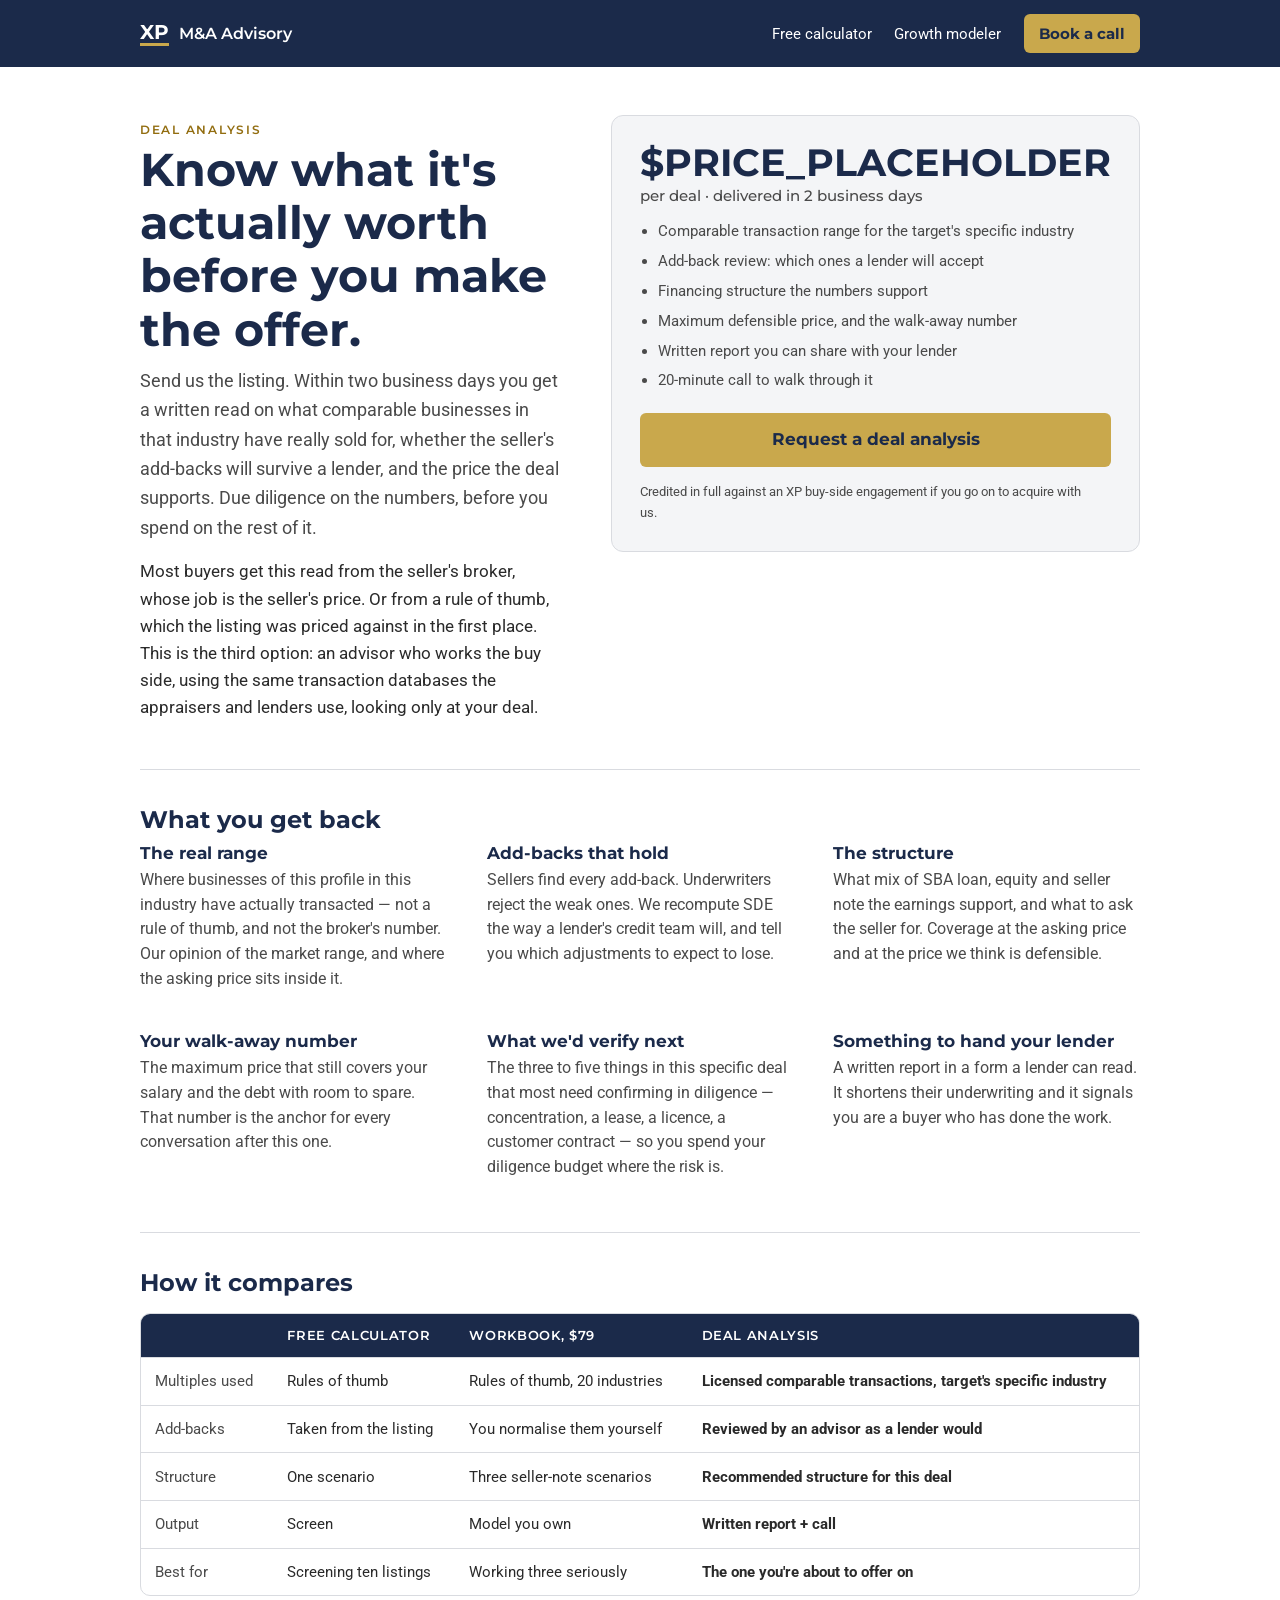
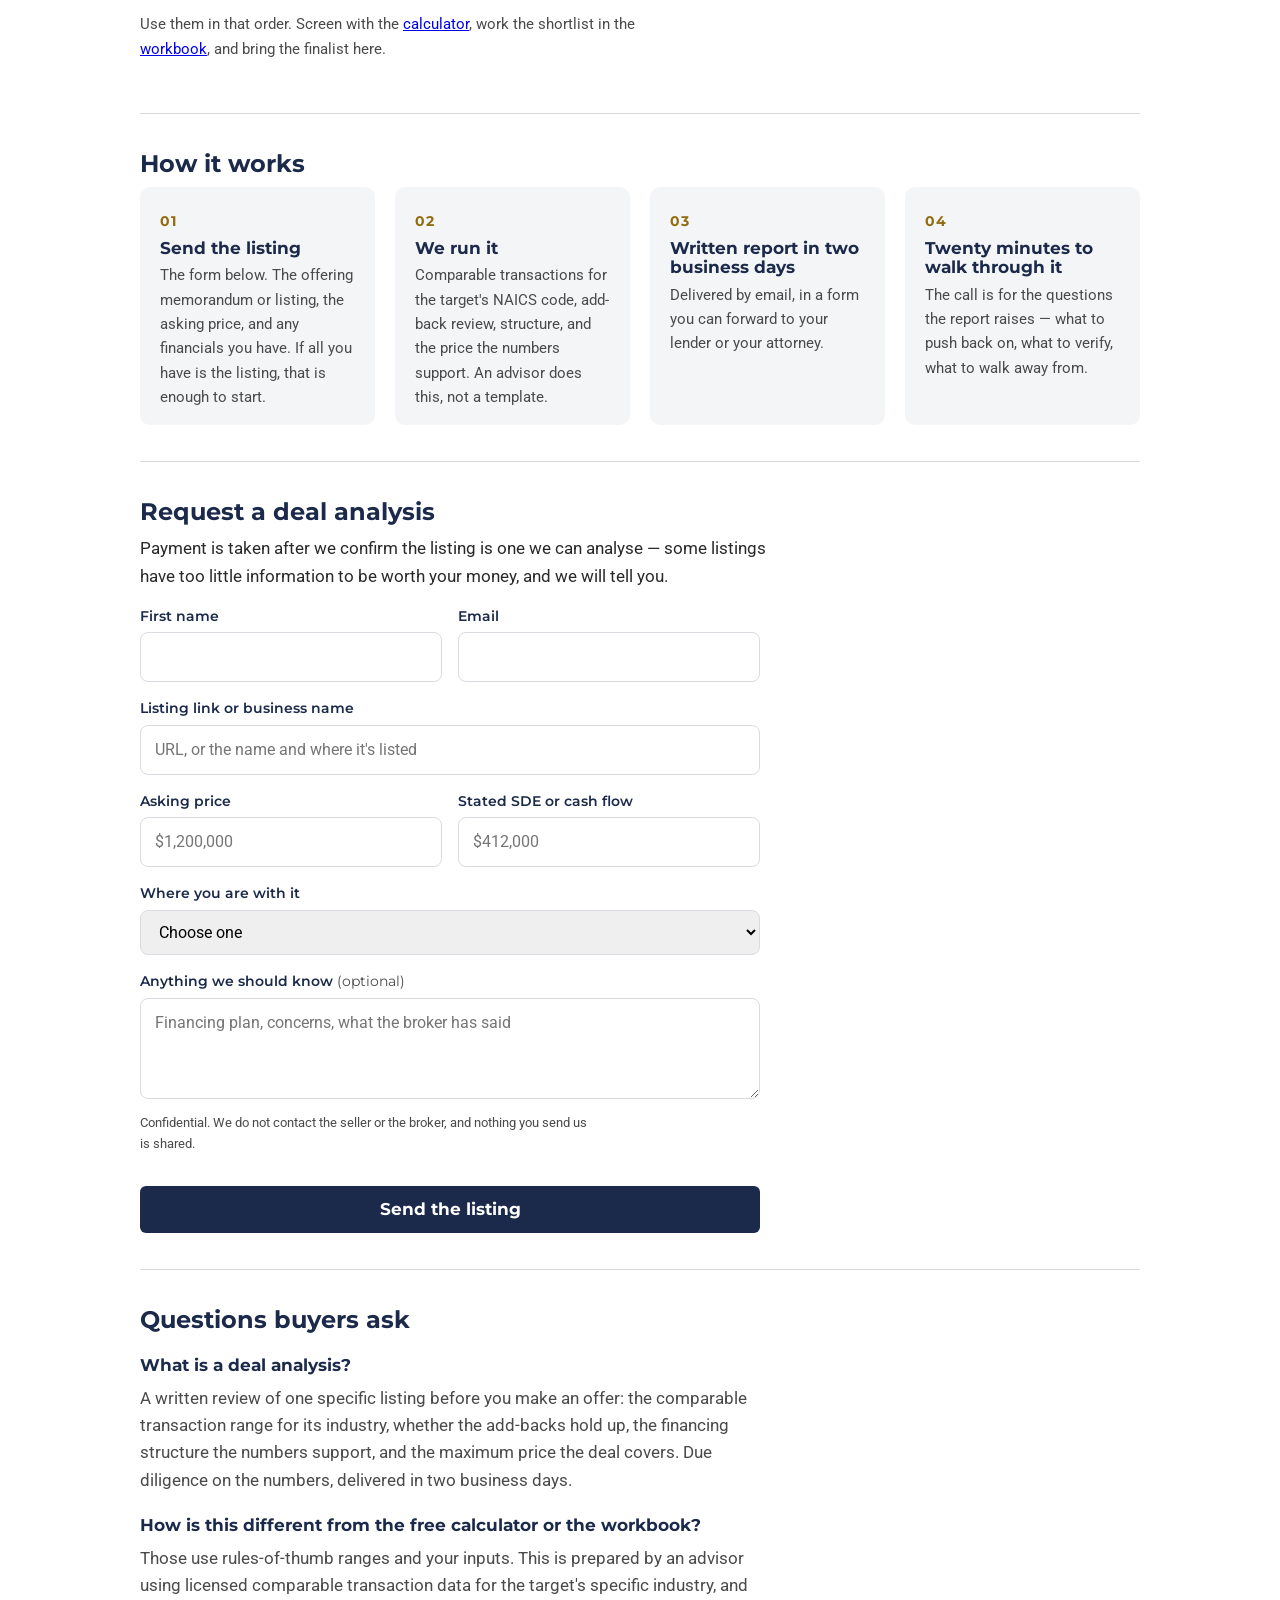
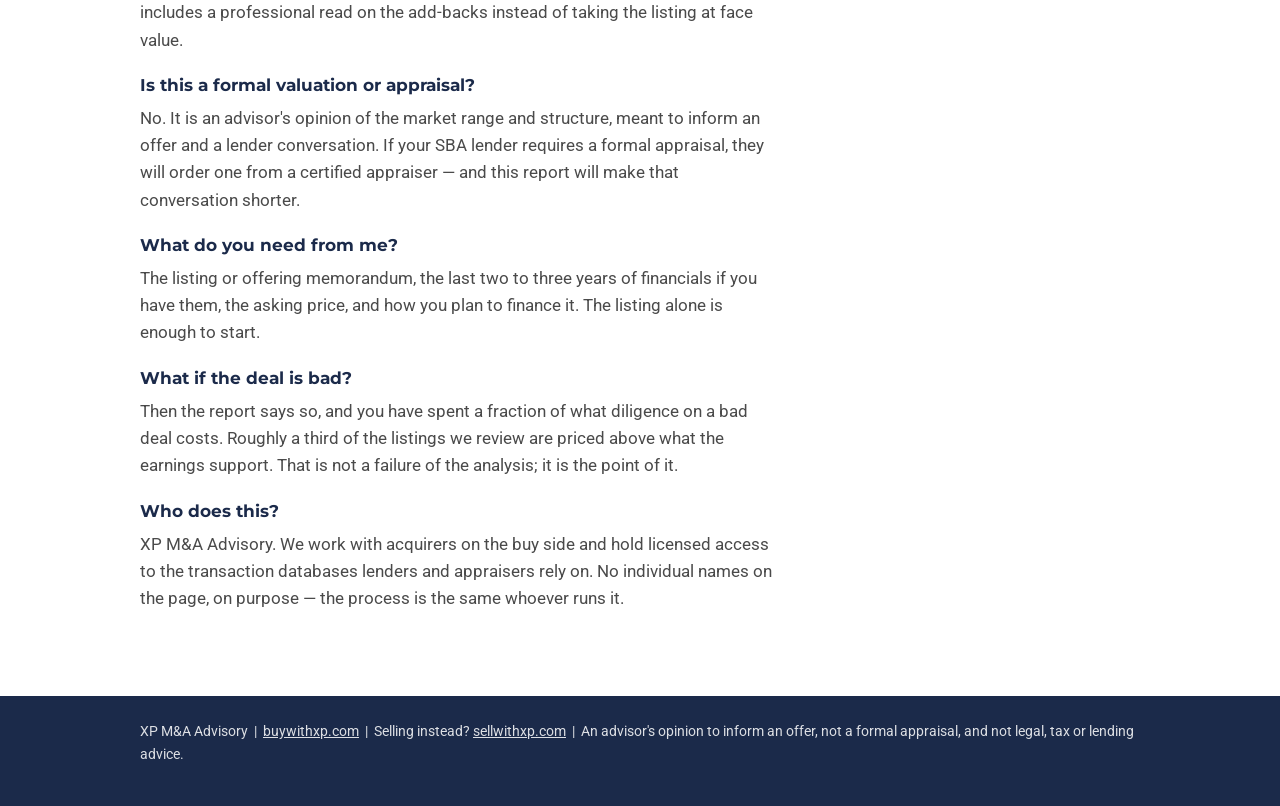
==== deal-analysis.html @ 12782c2f "Adding Deal Analyzer files and article" ====
<!doctype html>
<html lang="en">
<head>
<meta charset="utf-8">
<meta name="viewport" content="width=device-width, initial-scale=1">
<title>Deal Analysis: Comparable Transaction Review Before You Make an Offer | buywithXP</title>
<meta name="description" content="Business acquisition due diligence on the numbers. Send us the listing; we return a written read on what comparable businesses actually sold for, whether the add-backs hold, and the price the deal supports. Two business days.">
<link rel="canonical" href="https://www.buywithxp.com/deal-analysis">
<meta name="robots" content="index, follow, max-image-preview:large, max-snippet:-1">
<meta property="og:type" content="website">
<meta property="og:site_name" content="buywithXP">
<meta property="og:title" content="Deal Analysis: Know What It's Worth Before You Make an Offer">
<meta property="og:description" content="A written read on comparable transactions, add-backs, and the price the deal supports. Two business days.">
<meta property="og:url" content="https://www.buywithxp.com/deal-analysis">
<meta property="og:image" content="https://www.buywithxp.com/assets/img/og-image.png">
<meta name="twitter:card" content="summary_large_image">
<script type="application/ld+json">
{"@context":"https://schema.org","@type":"Service","name":"Deal Analysis — Comparable Transaction Review","serviceType":"Business acquisition due diligence","provider":{"@type":"Organization","name":"XP M&A Advisory","url":"https://www.buywithxp.com"},"areaServed":"US","description":"A written analysis of a business-for-sale listing: comparable transaction range for the industry, add-back review, financing structure, and the maximum price the deal supports.","offers":{"@type":"Offer","price":"PRICE_PLACEHOLDER","priceCurrency":"USD","url":"https://www.buywithxp.com/deal-analysis"}}
</script>
<script type="application/ld+json">
{"@context":"https://schema.org","@type":"FAQPage","mainEntity":[
{"@type":"Question","name":"What is a deal analysis?","acceptedAnswer":{"@type":"Answer","text":"A written review of a specific business-for-sale listing before you make an offer. It covers what comparable businesses in that industry have actually transacted for, whether the seller's add-backs will survive a lender's underwriting, what financing structure the numbers support, and the maximum price that still covers your salary and the debt. It is due diligence on the numbers, delivered in two business days."}},
{"@type":"Question","name":"How is this different from the free calculator or the workbook?","acceptedAnswer":{"@type":"Answer","text":"The calculator and workbook use rules-of-thumb ranges and your inputs. A deal analysis is prepared by an advisor using licensed comparable transaction data for the target's specific industry, and includes a professional read on the add-backs rather than taking the listing at face value."}},
{"@type":"Question","name":"Is this a formal business valuation or appraisal?","acceptedAnswer":{"@type":"Answer","text":"No. It is an advisor's opinion of the market range and deal structure, intended to inform an offer and a lender conversation. A formal appraisal for SBA purposes is a separate engagement with a certified appraiser, and your lender will typically order it."}},
{"@type":"Question","name":"What do you need from me?","acceptedAnswer":{"@type":"Answer","text":"The listing or offering memorandum, the last two to three years of financials if you have them, the asking price, and a note on how you plan to finance it. If all you have is the listing, that is enough to start."}}
]}
</script>
<link href="https://fonts.googleapis.com/css2?family=Montserrat:wght@600;700&family=Roboto:wght@400;500&display=swap" rel="stylesheet">
<style>
:root{--xp-midnight:#1B2A4A;--xp-steel:#4A4A4A;--xp-gold:#C9A84C;--xp-gold-text:#926D10;--xp-mist:#F4F5F7;--xp-tint:#E8EBF1;--xp-border:#D9DBE0;--xp-ink:#2A2A2A;--xp-white:#fff}
*{box-sizing:border-box}
body{margin:0;font-family:Roboto,Arial,sans-serif;color:var(--xp-ink);background:var(--xp-white);line-height:1.6;font-size:17px}
h1,h2,h3{font-family:Montserrat,Arial,sans-serif;color:var(--xp-midnight);font-weight:700;line-height:1.15;margin:0 0 .6rem}
h1{font-size:clamp(1.9rem,4.5vw,2.9rem);max-width:22ch}
h2{font-size:1.5rem;margin-top:0}
h3{font-size:1.05rem}
p{margin:0 0 1rem;max-width:64ch}
.wrap{max-width:1040px;margin:0 auto;padding:0 1.25rem}
.bar{background:var(--xp-midnight);color:#fff;padding:.9rem 0}
.bar .wrap{display:flex;justify-content:space-between;align-items:center}
.bar a{color:#fff;text-decoration:none;font-size:.95rem}
.bar .brand{font-family:Montserrat,sans-serif;font-weight:600;font-size:1rem;display:flex;align-items:center;gap:.6rem}
.bar .mark{font-weight:700;font-size:1.25rem;border-bottom:3px solid var(--xp-gold);padding-bottom:1px;line-height:1}
.bar nav{display:flex;gap:1.4rem;align-items:center}
.bar nav .cta{background:var(--xp-gold);color:var(--xp-midnight);font-family:Montserrat,sans-serif;font-weight:700;padding:.45rem .95rem;border-radius:6px}
@media(max-width:640px){.bar nav a:not(.cta){display:none}}
.kicker{font-family:Montserrat,sans-serif;font-weight:600;font-size:.78rem;letter-spacing:.14em;text-transform:uppercase;color:var(--xp-gold-text)}
.hero{padding:3rem 0 2rem;display:grid;grid-template-columns:1.2fr 1fr;gap:3rem;align-items:start}
.lead{font-size:1.15rem;color:var(--xp-steel)}
.price-card{background:var(--xp-mist);border:1px solid var(--xp-border);border-radius:12px;padding:1.75rem;position:sticky;top:1rem}
.price-card .amt{font-family:Montserrat,sans-serif;font-size:2.4rem;font-weight:700;color:var(--xp-midnight);line-height:1}
.price-card .amt small{font-size:.95rem;font-weight:500;color:var(--xp-steel);display:block;margin-top:.3rem}
.price-card ul{margin:1rem 0 1.25rem;padding-left:1.15rem;color:var(--xp-steel);font-size:.95rem}
.price-card li{margin-bottom:.35rem}
.btn{display:inline-block;background:var(--xp-gold);color:var(--xp-midnight);font-family:Montserrat,sans-serif;font-weight:700;padding:.85rem 1.6rem;border-radius:6px;text-decoration:none;font-size:1.05rem;border:0;cursor:pointer}
.btn--block{display:block;text-align:center;width:100%}
.btn--alt{background:var(--xp-midnight);color:#fff}
section{padding:2.25rem 0;border-top:1px solid var(--xp-border)}
.cols{display:grid;grid-template-columns:repeat(auto-fit,minmax(240px,1fr));gap:1.5rem 2.5rem}
.cols h3{margin-bottom:.3rem}
.cols p{font-size:.97rem;color:var(--xp-steel)}
.steps{counter-reset:s;display:grid;grid-template-columns:repeat(auto-fit,minmax(220px,1fr));gap:1.25rem}
.steps div{background:var(--xp-mist);border-radius:10px;padding:1.25rem 1.25rem 1rem;position:relative}
.steps div::before{counter-increment:s;content:counter(s,decimal-leading-zero);font-family:Montserrat,sans-serif;font-weight:700;color:var(--xp-gold-text);font-size:.85rem;letter-spacing:.1em}
.steps h3{margin:.3rem 0 .3rem}
.steps p{font-size:.95rem;color:var(--xp-steel);margin:0}
.vs{border:1px solid var(--xp-border);border-radius:10px;overflow:hidden;margin:1rem 0}
.vs table{width:100%;border-collapse:collapse;font-size:.95rem}
.vs th,.vs td{padding:.7rem .9rem;border-bottom:1px solid var(--xp-border);text-align:left;vertical-align:top}
.vs th{background:var(--xp-midnight);color:#fff;font-family:Montserrat,sans-serif;font-weight:600;font-size:.82rem;letter-spacing:.05em;text-transform:uppercase}
.vs td:first-child{color:var(--xp-steel)}
.vs tr:last-child td{border-bottom:0}
form.intake{display:grid;gap:1rem;max-width:620px}
.intake label{display:block;font-family:Montserrat,sans-serif;font-weight:600;font-size:.85rem;color:var(--xp-midnight);margin-bottom:.3rem}
.intake input,.intake textarea,.intake select{width:100%;padding:.7rem .85rem;border:1px solid var(--xp-border);border-radius:8px;font:inherit;font-size:1rem}
.intake input:focus,.intake textarea:focus,.intake select:focus{outline:2px solid var(--xp-gold);outline-offset:1px}
.intake .row{display:grid;grid-template-columns:1fr 1fr;gap:1rem}
.intake .hint{font-size:.82rem;color:var(--xp-steel);margin-top:.3rem}
.faq h3{margin-top:1.4rem}
.faq p{color:var(--xp-steel)}
footer{background:var(--xp-midnight);color:#fff;padding:1.5rem 0;font-size:.9rem;margin-top:2rem}
footer p{color:#fff;opacity:.85;max-width:none}
footer a{color:#fff}
@media(max-width:820px){.hero{grid-template-columns:1fr}.price-card{position:static}.intake .row{grid-template-columns:1fr}}
</style>
</head>
<body>
<div class="bar"><div class="wrap"><a class="brand" href="https://www.buywithxp.com/"><span class="mark">XP</span> M&amp;A Advisory</a><nav><a href="/deal-analyzer">Free calculator</a><a href="https://www.buywithxp.com/#modeler">Growth modeler</a><a class="cta" href="https://link.xpbrokerage.com/widget/booking/pgVJoAKfgSOK0nm5IGpU">Book a call</a></nav></div></div>

<main class="wrap">
<div class="hero">
  <div>
    <span class="kicker">Deal analysis</span>
    <h1>Know what it's actually worth before you make the offer.</h1>
    <p class="lead">Send us the listing. Within two business days you get a written read on what comparable businesses in that industry have really sold for, whether the seller's add-backs will survive a lender, and the price the deal supports. Due diligence on the numbers, before you spend on the rest of it.</p>
    <p>Most buyers get this read from the seller's broker, whose job is the seller's price. Or from a rule of thumb, which the listing was priced against in the first place. This is the third option: an advisor who works the buy side, using the same transaction databases the appraisers and lenders use, looking only at your deal.</p>
  </div>

  <aside class="price-card" aria-label="Pricing">
    <div class="amt">$PRICE_PLACEHOLDER<small>per deal · delivered in 2 business days</small></div>
    <ul>
      <li>Comparable transaction range for the target's specific industry</li>
      <li>Add-back review: which ones a lender will accept</li>
      <li>Financing structure the numbers support</li>
      <li>Maximum defensible price, and the walk-away number</li>
      <li>Written report you can share with your lender</li>
      <li>20-minute call to walk through it</li>
    </ul>
    <a class="btn btn--block" href="#request">Request a deal analysis</a>
    <p style="font-size:.82rem;color:var(--xp-steel);margin:.9rem 0 0">Credited in full against an XP buy-side engagement if you go on to acquire with us.</p>
  </aside>
</div>

<section>
  <h2>What you get back</h2>
  <div class="cols">
    <div><h3>The real range</h3><p>Where businesses of this profile in this industry have actually transacted &mdash; not a rule of thumb, and not the broker's number. Our opinion of the market range, and where the asking price sits inside it.</p></div>
    <div><h3>Add-backs that hold</h3><p>Sellers find every add-back. Underwriters reject the weak ones. We recompute SDE the way a lender's credit team will, and tell you which adjustments to expect to lose.</p></div>
    <div><h3>The structure</h3><p>What mix of SBA loan, equity and seller note the earnings support, and what to ask the seller for. Coverage at the asking price and at the price we think is defensible.</p></div>
    <div><h3>Your walk-away number</h3><p>The maximum price that still covers your salary and the debt with room to spare. That number is the anchor for every conversation after this one.</p></div>
    <div><h3>What we'd verify next</h3><p>The three to five things in this specific deal that most need confirming in diligence &mdash; concentration, a lease, a licence, a customer contract &mdash; so you spend your diligence budget where the risk is.</p></div>
    <div><h3>Something to hand your lender</h3><p>A written report in a form a lender can read. It shortens their underwriting and it signals you are a buyer who has done the work.</p></div>
  </div>
</section>

<section>
  <h2>How it compares</h2>
  <div class="vs">
  <table>
    <tr><th></th><th>Free calculator</th><th>Workbook, $79</th><th>Deal analysis</th></tr>
    <tr><td>Multiples used</td><td>Rules of thumb</td><td>Rules of thumb, 20 industries</td><td><strong>Licensed comparable transactions, target's specific industry</strong></td></tr>
    <tr><td>Add-backs</td><td>Taken from the listing</td><td>You normalise them yourself</td><td><strong>Reviewed by an advisor as a lender would</strong></td></tr>
    <tr><td>Structure</td><td>One scenario</td><td>Three seller-note scenarios</td><td><strong>Recommended structure for this deal</strong></td></tr>
    <tr><td>Output</td><td>Screen</td><td>Model you own</td><td><strong>Written report + call</strong></td></tr>
    <tr><td>Best for</td><td>Screening ten listings</td><td>Working three seriously</td><td><strong>The one you're about to offer on</strong></td></tr>
  </table>
  </div>
  <p style="color:var(--xp-steel);font-size:.95rem">Use them in that order. Screen with the <a href="/deal-analyzer">calculator</a>, work the shortlist in the <a href="/deal-analyzer#calc">workbook</a>, and bring the finalist here.</p>
</section>

<section>
  <h2>How it works</h2>
  <div class="steps">
    <div><h3>Send the listing</h3><p>The form below. The offering memorandum or listing, the asking price, and any financials you have. If all you have is the listing, that is enough to start.</p></div>
    <div><h3>We run it</h3><p>Comparable transactions for the target's NAICS code, add-back review, structure, and the price the numbers support. An advisor does this, not a template.</p></div>
    <div><h3>Written report in two business days</h3><p>Delivered by email, in a form you can forward to your lender or your attorney.</p></div>
    <div><h3>Twenty minutes to walk through it</h3><p>The call is for the questions the report raises &mdash; what to push back on, what to verify, what to walk away from.</p></div>
  </div>
</section>

<section id="request">
  <h2>Request a deal analysis</h2>
  <p>Payment is taken after we confirm the listing is one we can analyse &mdash; some listings have too little information to be worth your money, and we will tell you.</p>
  <form class="intake" id="da-form" novalidate>
    <div style="position:absolute;left:-9999px;width:1px;height:1px;overflow:hidden" aria-hidden="true">
      <label for="da-company-url">Company website</label>
      <input type="text" id="da-company-url" name="company_url" tabindex="-1" autocomplete="off">
    </div>
    <div class="row">
      <div><label for="da-first">First name</label><input id="da-first" name="first_name" type="text" required autocomplete="given-name"></div>
      <div><label for="da-email">Email</label><input id="da-email" name="email" type="email" required autocomplete="email"></div>
    </div>
    <div><label for="da-link">Listing link or business name</label><input id="da-link" name="listing" type="text" placeholder="URL, or the name and where it's listed" required></div>
    <div class="row">
      <div><label for="da-price">Asking price</label><input id="da-price" name="asking_price" type="text" inputmode="numeric" placeholder="$1,200,000"></div>
      <div><label for="da-sde">Stated SDE or cash flow</label><input id="da-sde" name="sde" type="text" inputmode="numeric" placeholder="$412,000"></div>
    </div>
    <div>
      <label for="da-stage">Where you are with it</label>
      <select id="da-stage" name="stage">
        <option value="">Choose one</option>
        <option>Just found it</option>
        <option>Talked to the broker</option>
        <option>Have the financials</option>
        <option>Preparing an offer</option>
        <option>Under LOI, in diligence</option>
      </select>
    </div>
    <div><label for="da-notes">Anything we should know <span style="font-weight:400;color:var(--xp-steel)">(optional)</span></label><textarea id="da-notes" name="notes" rows="3" placeholder="Financing plan, concerns, what the broker has said"></textarea>
      <p class="hint">Confidential. We do not contact the seller or the broker, and nothing you send us is shared.</p></div>
    <button class="btn btn--alt" type="submit">Send the listing</button>
  </form>
  <p id="da-done" style="display:none;font-weight:500;color:var(--xp-midnight)">Received. We will reply within one business day to confirm and take payment, and the report follows within two business days of that.</p>
</section>

<section class="faq">
  <h2>Questions buyers ask</h2>
  <h3>What is a deal analysis?</h3>
  <p>A written review of one specific listing before you make an offer: the comparable transaction range for its industry, whether the add-backs hold up, the financing structure the numbers support, and the maximum price the deal covers. Due diligence on the numbers, delivered in two business days.</p>
  <h3>How is this different from the free calculator or the workbook?</h3>
  <p>Those use rules-of-thumb ranges and your inputs. This is prepared by an advisor using licensed comparable transaction data for the target's specific industry, and includes a professional read on the add-backs instead of taking the listing at face value.</p>
  <h3>Is this a formal valuation or appraisal?</h3>
  <p>No. It is an advisor's opinion of the market range and structure, meant to inform an offer and a lender conversation. If your SBA lender requires a formal appraisal, they will order one from a certified appraiser &mdash; and this report will make that conversation shorter.</p>
  <h3>What do you need from me?</h3>
  <p>The listing or offering memorandum, the last two to three years of financials if you have them, the asking price, and how you plan to finance it. The listing alone is enough to start.</p>
  <h3>What if the deal is bad?</h3>
  <p>Then the report says so, and you have spent a fraction of what diligence on a bad deal costs. Roughly a third of the listings we review are priced above what the earnings support. That is not a failure of the analysis; it is the point of it.</p>
  <h3>Who does this?</h3>
  <p>XP M&amp;A Advisory. We work with acquirers on the buy side and hold licensed access to the transaction databases lenders and appraisers rely on. No individual names on the page, on purpose &mdash; the process is the same whoever runs it.</p>
</section>
</main>

<footer><div class="wrap">
  <p>XP M&amp;A Advisory &nbsp;|&nbsp; <a href="https://www.buywithxp.com/">buywithxp.com</a> &nbsp;|&nbsp; Selling instead? <a href="https://www.sellwithxp.com/">sellwithxp.com</a> &nbsp;|&nbsp; An advisor's opinion to inform an offer, not a formal appraisal, and not legal, tax or lending advice.</p>
</div></footer>

<script>
(function(){
  const HOOK='https://services.leadconnectorhq.com/hooks/UXYDkj4yhXizhVBLVOzq/webhook-trigger/92288a3f-3eca-4cf2-b766-b647484b740e';
  const form=document.getElementById('da-form'); if(!form)return;
  const loaded=Date.now();
  form.addEventListener('submit',e=>{
    e.preventDefault();
    const fd=new FormData(form);
    const done=()=>{form.style.display='none';document.getElementById('da-done').style.display='';};
    if((fd.get('company_url')||'')||(Date.now()-loaded)<800){done();return;}
    const btn=form.querySelector('button'); const lbl=btn.textContent; btn.disabled=true; btn.textContent='Sending…';
    const g=k=>(fd.get(k)||'').toString().trim();
    const payload={source:'deal-analysis-request',page:'buywithxp.com',submitted_at:new Date().toISOString(),
      first_name:g('first_name'),email:g('email'),tool:'Deal analysis',
      listing:g('listing'),asking_price:g('asking_price'),sde:g('sde'),stage:g('stage'),notes:g('notes')};
    const q=new URLSearchParams(location.search);
    ['utm_source','utm_medium','utm_campaign','utm_term','utm_content','gclid','fbclid'].forEach(k=>{if(q.get(k))payload[k]=q.get(k);});
    fetch(HOOK,{method:'POST',headers:{'Content-Type':'application/json'},body:JSON.stringify(payload)})
      .then(r=>{if(r&&r.ok===false)throw new Error('HTTP '+r.status);done();})
      .catch(()=>{btn.disabled=false;btn.textContent=lbl;
        const body=Object.keys(payload).map(k=>k+': '+payload[k]).join('\n');
        const p=document.createElement('p');p.style.color='#B03A2E';p.style.fontSize='.9rem';
        p.innerHTML='That did not send. <a href="mailto:Hello@XPBrokerage.com?subject='+encodeURIComponent('Deal analysis request')+'&body='+encodeURIComponent(body)+'">Email it instead</a> — your details are filled in.';
        if(!form.querySelector('p.err')){p.className='err';form.appendChild(p);}});
  });
})();
</script>
</body>
</html>
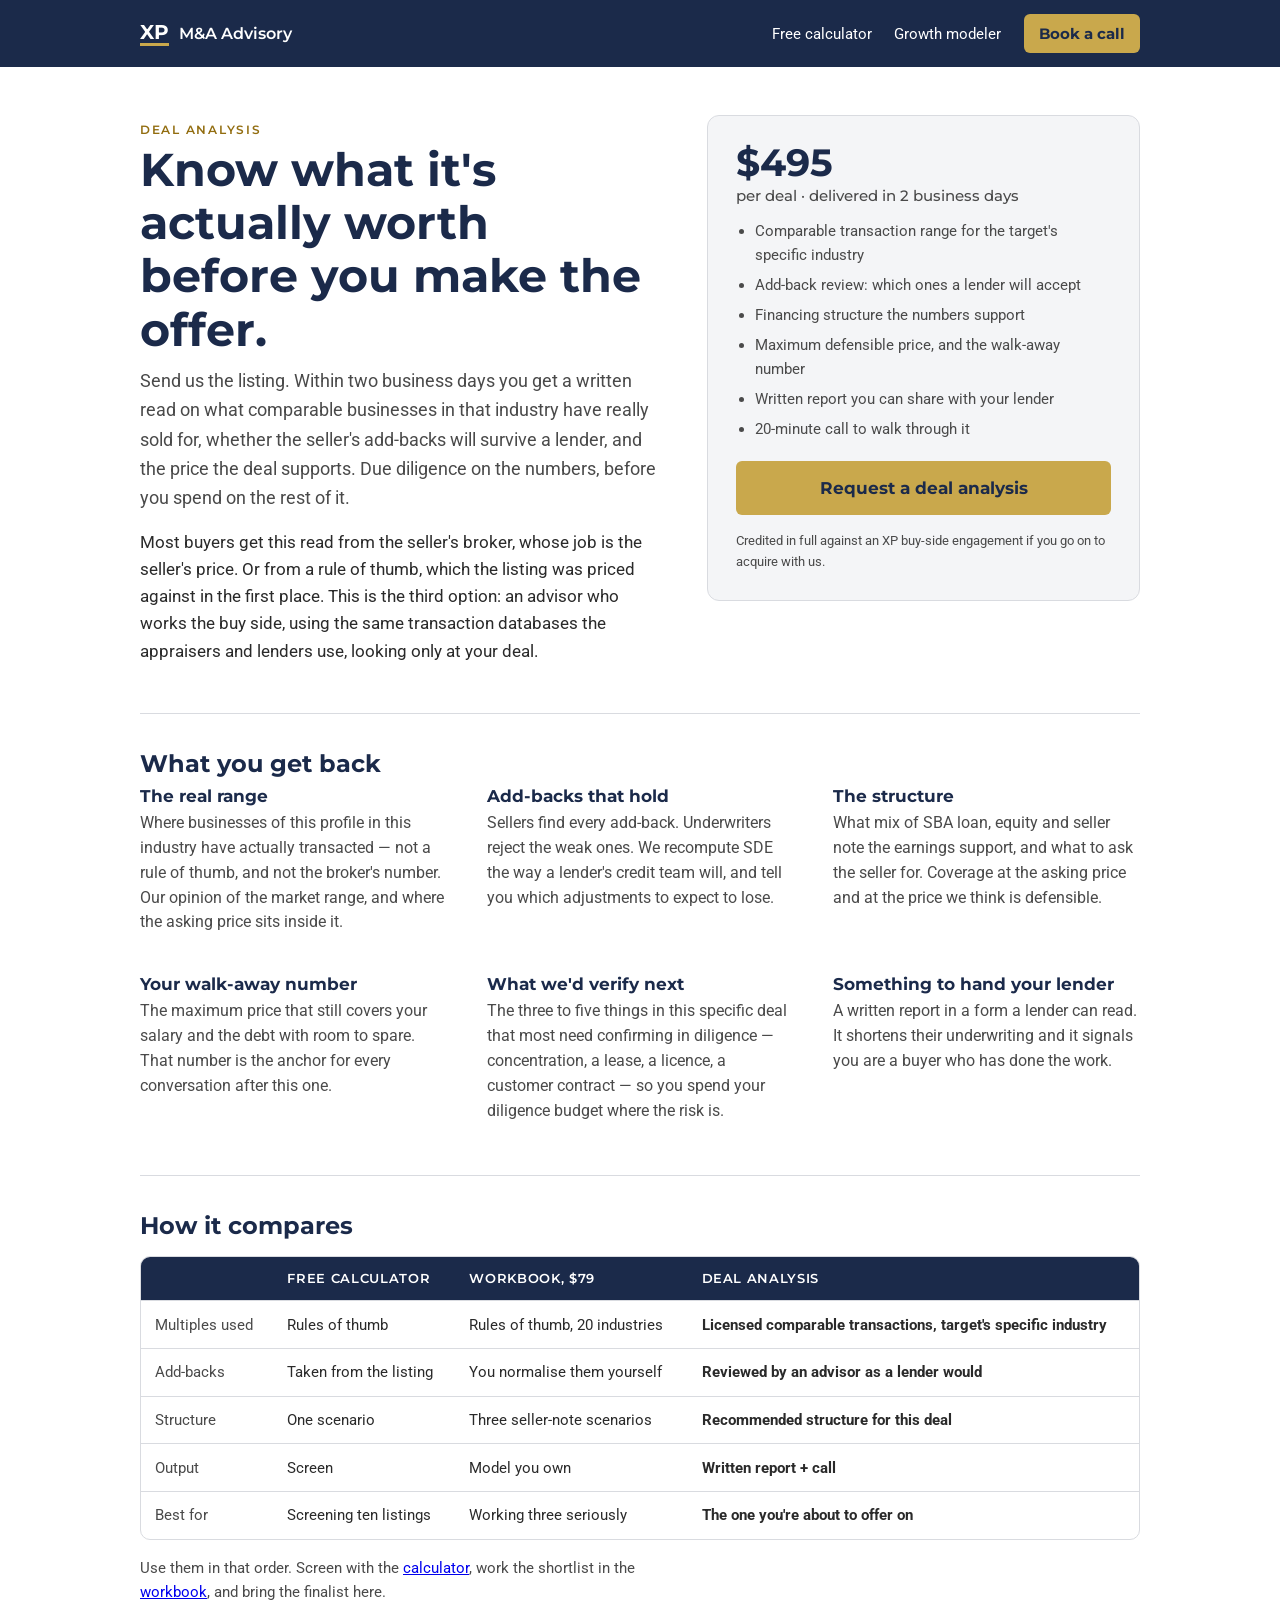
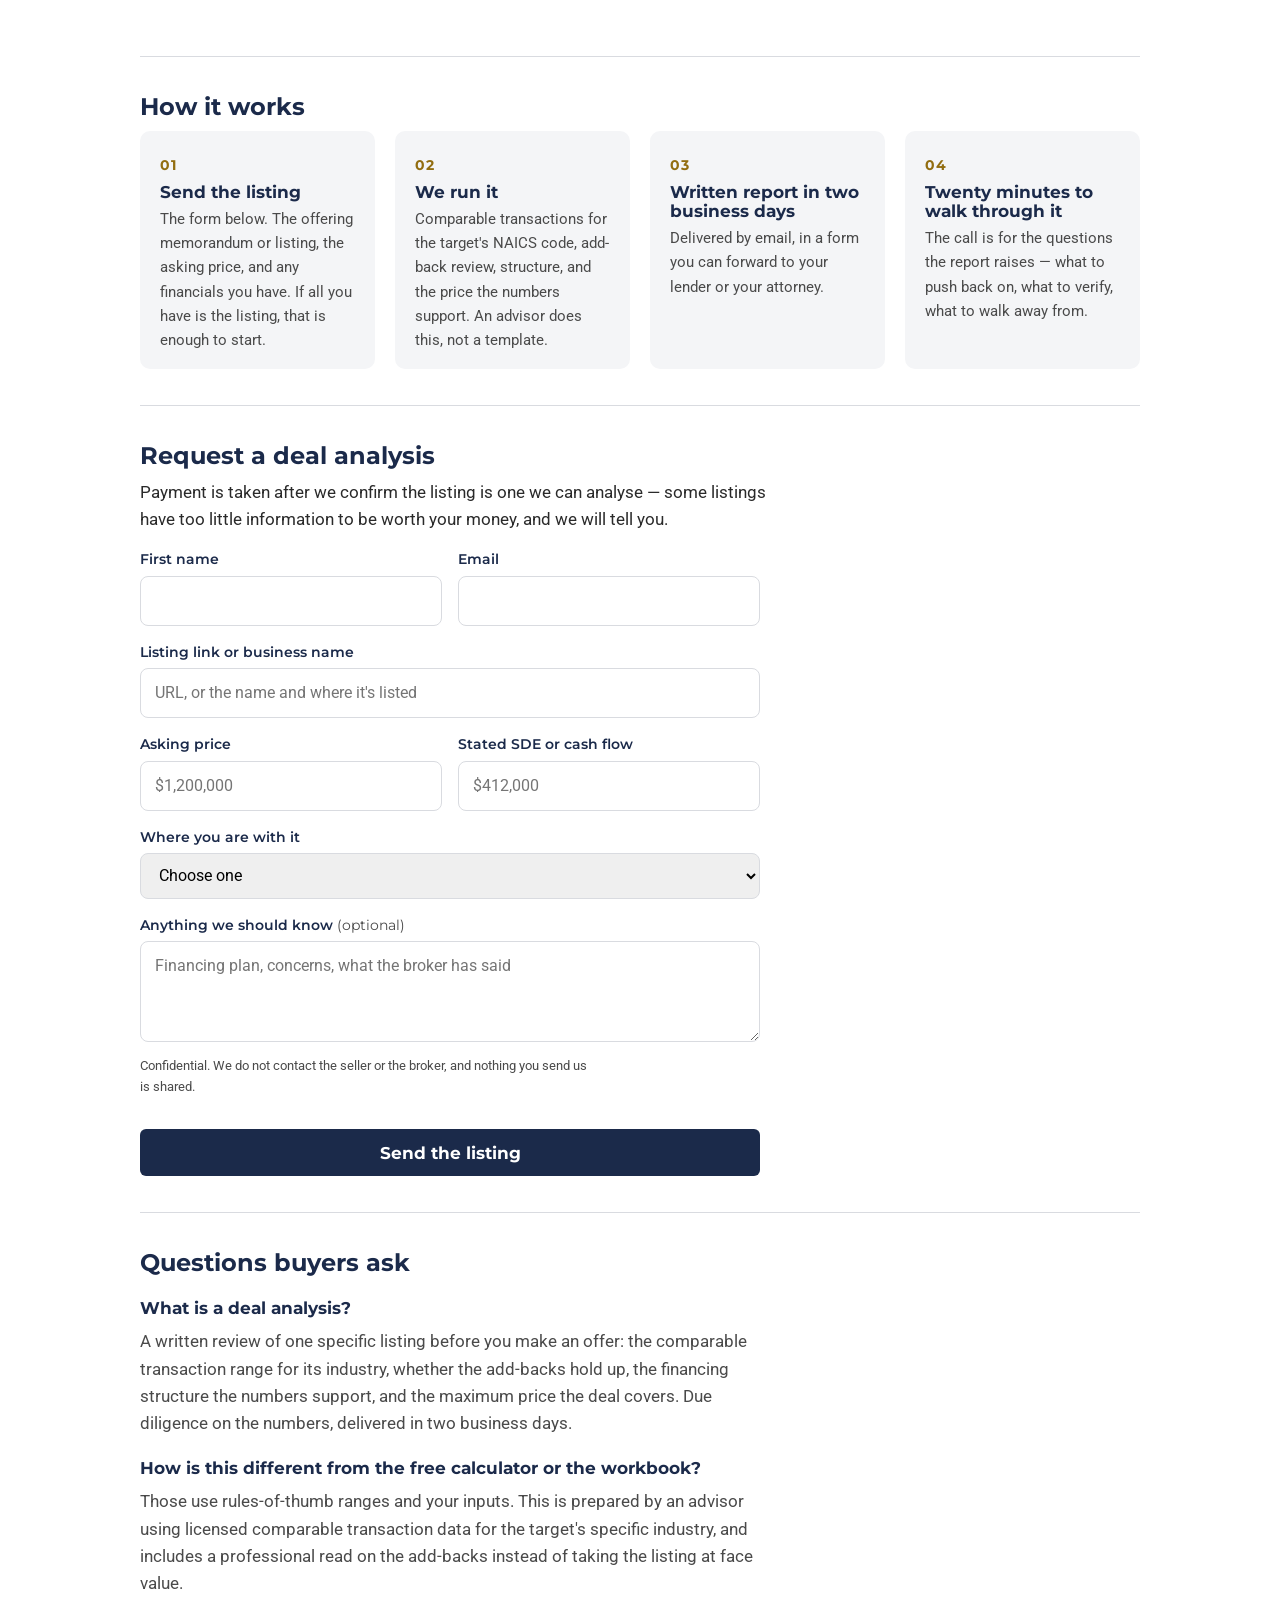
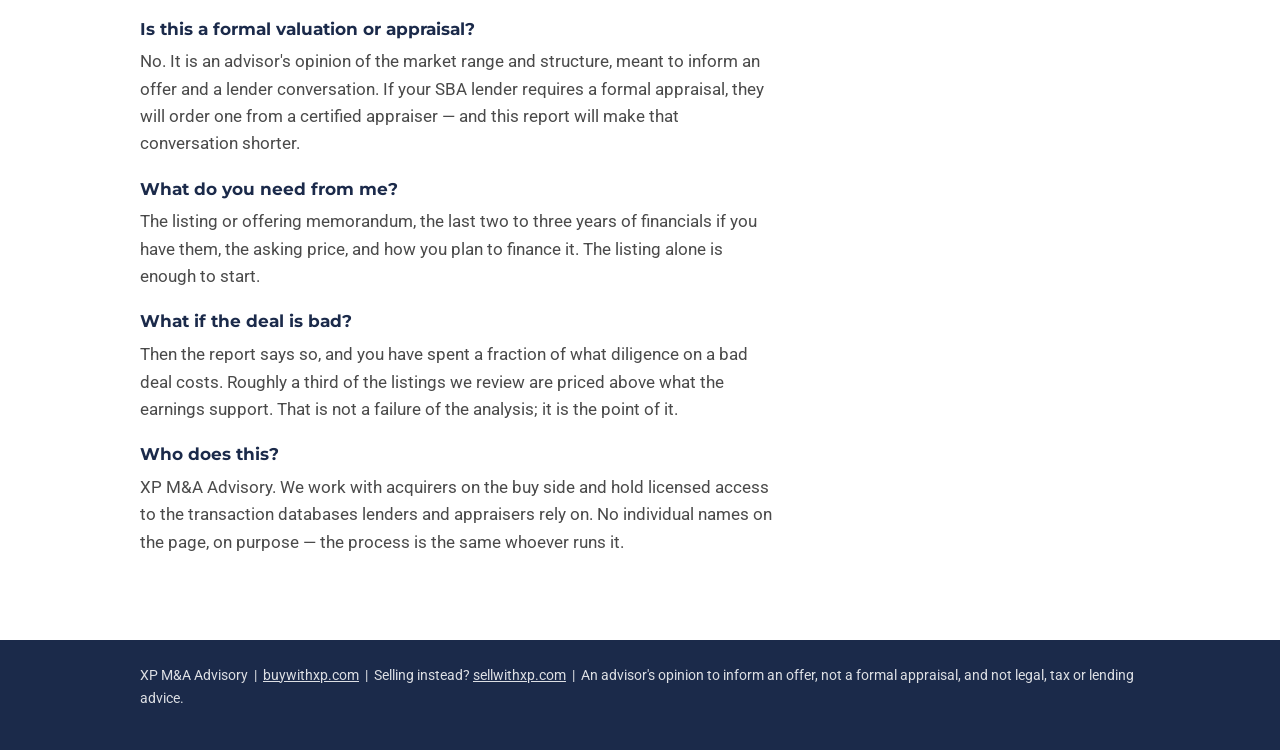
==== commit a53944af: "Deal Analysis at 495 uploaded" ====
--- a/deal-analysis.html
+++ b/deal-analysis.html
@@ -15,7 +15,7 @@
 <meta property="og:image" content="https://www.buywithxp.com/assets/img/og-image.png">
 <meta name="twitter:card" content="summary_large_image">
 <script type="application/ld+json">
-{"@context":"https://schema.org","@type":"Service","name":"Deal Analysis — Comparable Transaction Review","serviceType":"Business acquisition due diligence","provider":{"@type":"Organization","name":"XP M&A Advisory","url":"https://www.buywithxp.com"},"areaServed":"US","description":"A written analysis of a business-for-sale listing: comparable transaction range for the industry, add-back review, financing structure, and the maximum price the deal supports.","offers":{"@type":"Offer","price":"PRICE_PLACEHOLDER","priceCurrency":"USD","url":"https://www.buywithxp.com/deal-analysis"}}
+{"@context":"https://schema.org","@type":"Service","name":"Deal Analysis — Comparable Transaction Review","serviceType":"Business acquisition due diligence","provider":{"@type":"Organization","name":"XP M&A Advisory","url":"https://www.buywithxp.com"},"areaServed":"US","description":"A written analysis of a business-for-sale listing: comparable transaction range for the industry, add-back review, financing structure, and the maximum price the deal supports.","offers":{"@type":"Offer","price":"495","priceCurrency":"USD","url":"https://www.buywithxp.com/deal-analysis"}}
 </script>
 <script type="application/ld+json">
 {"@context":"https://schema.org","@type":"FAQPage","mainEntity":[
@@ -97,7 +97,7 @@
   </div>
 
   <aside class="price-card" aria-label="Pricing">
-    <div class="amt">$PRICE_PLACEHOLDER<small>per deal · delivered in 2 business days</small></div>
+    <div class="amt">$495<small>per deal · delivered in 2 business days</small></div>
     <ul>
       <li>Comparable transaction range for the target's specific industry</li>
       <li>Add-back review: which ones a lender will accept</li>
